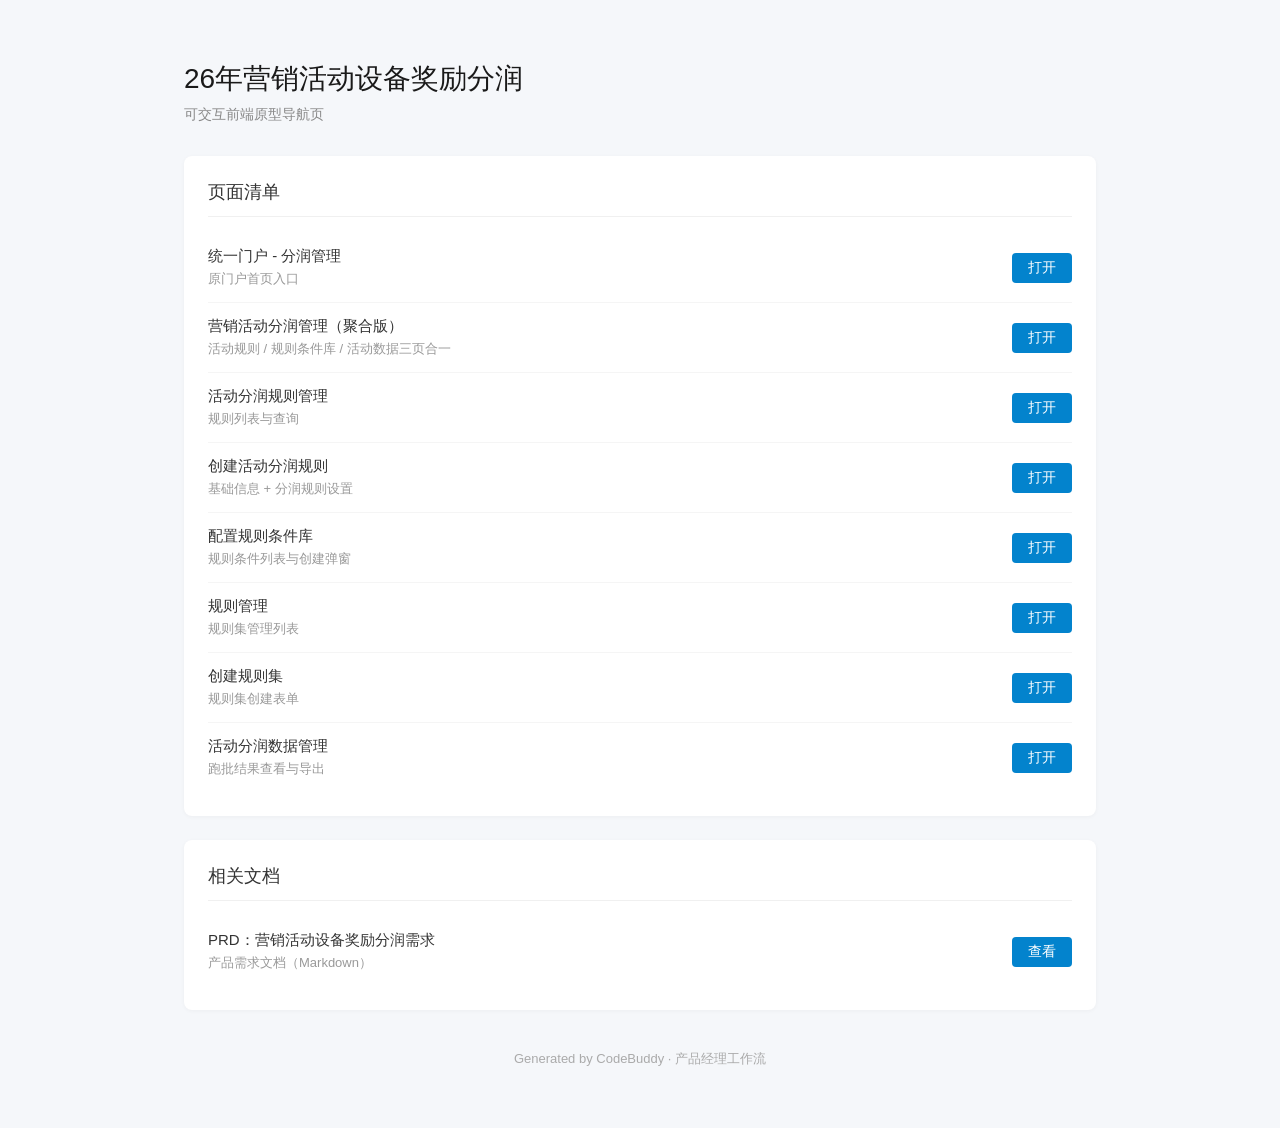
==== index.html @ 7abb1070 "init: prototype and PRD for 26 marketing activity device reward" ====
<!DOCTYPE html>
<html lang="zh-CN">
<head>
  <meta charset="UTF-8">
  <meta name="viewport" content="width=device-width, initial-scale=1.0">
  <title>26年营销活动设备奖励分润 - 原型导航</title>
  <style>
    * { box-sizing: border-box; }
    body {
      margin: 0;
      font-family: -apple-system, BlinkMacSystemFont, "Segoe UI", "PingFang SC", "Microsoft YaHei", sans-serif;
      background: #f5f7fa;
      color: #333;
    }
    .container {
      max-width: 960px;
      margin: 60px auto;
      padding: 0 24px;
    }
    h1 {
      font-size: 28px;
      font-weight: 500;
      margin-bottom: 8px;
      color: #1a1a1a;
    }
    .subtitle {
      font-size: 14px;
      color: #888;
      margin-bottom: 32px;
    }
    .card {
      background: #fff;
      border-radius: 8px;
      box-shadow: 0 1px 4px rgba(0,0,0,0.04);
      padding: 24px;
      margin-bottom: 24px;
    }
    .card h2 {
      font-size: 18px;
      font-weight: 500;
      margin: 0 0 16px 0;
      padding-bottom: 12px;
      border-bottom: 1px solid #f0f0f0;
    }
    .link-list {
      list-style: none;
      margin: 0;
      padding: 0;
    }
    .link-list li {
      display: flex;
      align-items: center;
      justify-content: space-between;
      padding: 14px 0;
      border-bottom: 1px solid #f5f5f5;
    }
    .link-list li:last-child {
      border-bottom: none;
    }
    .link-info {
      flex: 1;
    }
    .link-title {
      font-size: 15px;
      color: #333;
      margin-bottom: 4px;
    }
    .link-desc {
      font-size: 13px;
      color: #999;
    }
    .link-list a {
      display: inline-block;
      padding: 6px 16px;
      background: #0383cd;
      color: #fff;
      text-decoration: none;
      border-radius: 4px;
      font-size: 14px;
      white-space: nowrap;
    }
    .link-list a:hover {
      background: #0270b0;
    }
    .footer {
      text-align: center;
      font-size: 13px;
      color: #aaa;
      margin-top: 40px;
    }
  </style>
</head>
<body>
  <div class="container">
    <h1>26年营销活动设备奖励分润</h1>
    <div class="subtitle">可交互前端原型导航页</div>

    <div class="card">
      <h2>页面清单</h2>
      <ul class="link-list">
        <li>
          <div class="link-info">
            <div class="link-title">统一门户 - 分润管理</div>
            <div class="link-desc">原门户首页入口</div>
          </div>
          <a href="portal.html" target="_blank">打开</a>
        </li>
        <li>
          <div class="link-info">
            <div class="link-title">营销活动分润管理（聚合版）</div>
            <div class="link-desc">活动规则 / 规则条件库 / 活动数据三页合一</div>
          </div>
          <a href="activity-all.html" target="_blank">打开</a>
        </li>
        <li>
          <div class="link-info">
            <div class="link-title">活动分润规则管理</div>
            <div class="link-desc">规则列表与查询</div>
          </div>
          <a href="activity-rule.html" target="_blank">打开</a>
        </li>
        <li>
          <div class="link-info">
            <div class="link-title">创建活动分润规则</div>
            <div class="link-desc">基础信息 + 分润规则设置</div>
          </div>
          <a href="create-activity-rule.html" target="_blank">打开</a>
        </li>
        <li>
          <div class="link-info">
            <div class="link-title">配置规则条件库</div>
            <div class="link-desc">规则条件列表与创建弹窗</div>
          </div>
          <a href="rule-condition-lib.html" target="_blank">打开</a>
        </li>
        <li>
          <div class="link-info">
            <div class="link-title">规则管理</div>
            <div class="link-desc">规则集管理列表</div>
          </div>
          <a href="rule-management.html" target="_blank">打开</a>
        </li>
        <li>
          <div class="link-info">
            <div class="link-title">创建规则集</div>
            <div class="link-desc">规则集创建表单</div>
          </div>
          <a href="rule-set-create.html" target="_blank">打开</a>
        </li>
        <li>
          <div class="link-info">
            <div class="link-title">活动分润数据管理</div>
            <div class="link-desc">跑批结果查看与导出</div>
          </div>
          <a href="activity-profit-data.html" target="_blank">打开</a>
        </li>
      </ul>
    </div>

    <div class="card">
      <h2>相关文档</h2>
      <ul class="link-list">
        <li>
          <div class="link-info">
            <div class="link-title">PRD：营销活动设备奖励分润需求</div>
            <div class="link-desc">产品需求文档（Markdown）</div>
          </div>
          <a href="https://github.com/Gaohailinga/activity-device-reward-prototype/blob/main/PRD_营销活动设备奖励分润需求.md" target="_blank">查看</a>
        </li>
      </ul>
    </div>

    <div class="footer">Generated by CodeBuddy · 产品经理工作流</div>
  </div>
</body>
</html>
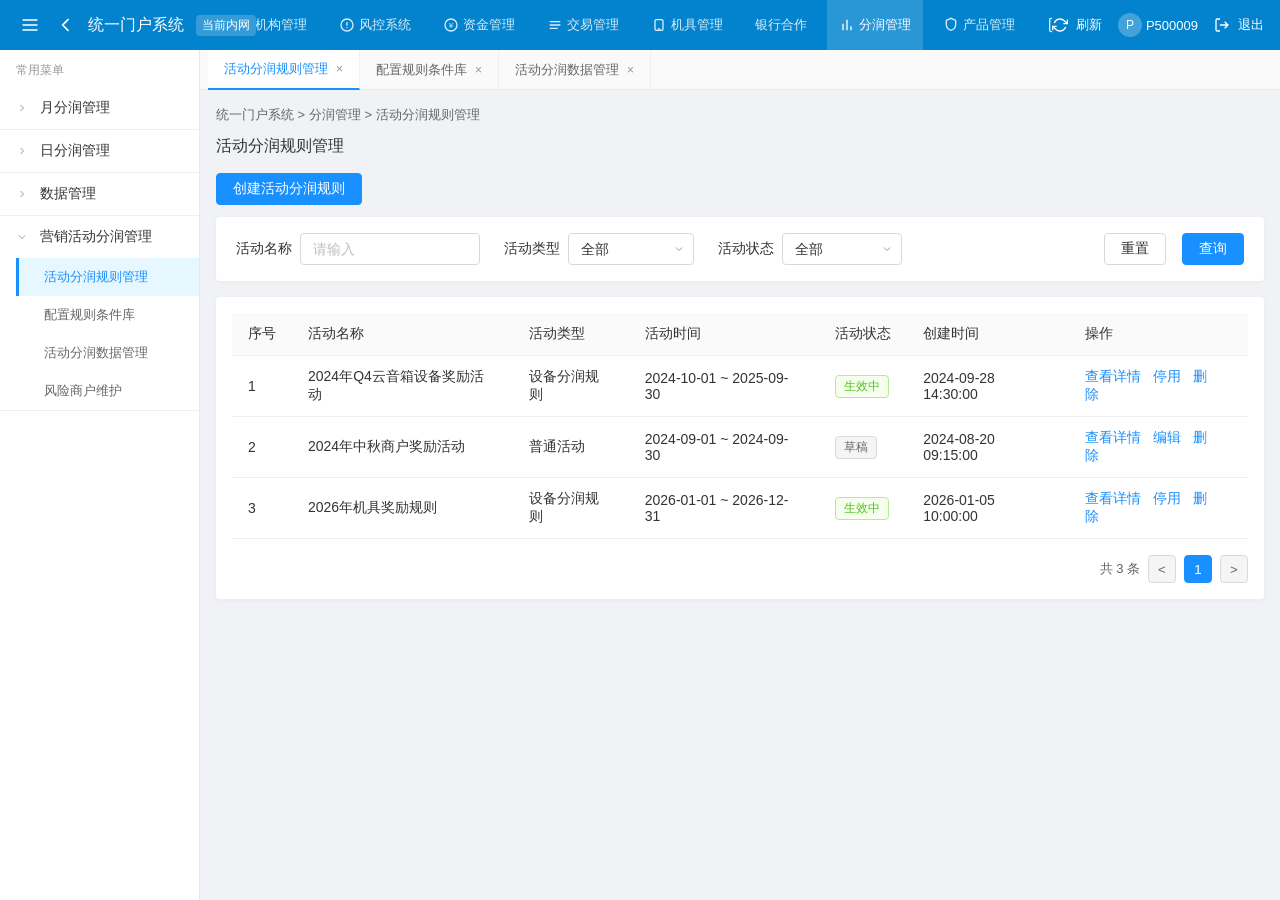
==== commit 4d36e954: "fix: redirect root to activity-all.html" ====
--- a/index.html
+++ b/index.html
@@ -3,6 +3,7 @@
 <head>
   <meta charset="UTF-8">
   <meta name="viewport" content="width=device-width, initial-scale=1.0">
+  <meta http-equiv="refresh" content="0; url=activity-all.html">
   <title>26年营销活动设备奖励分润 - 原型导航</title>
   <style>
     * { box-sizing: border-box; }
